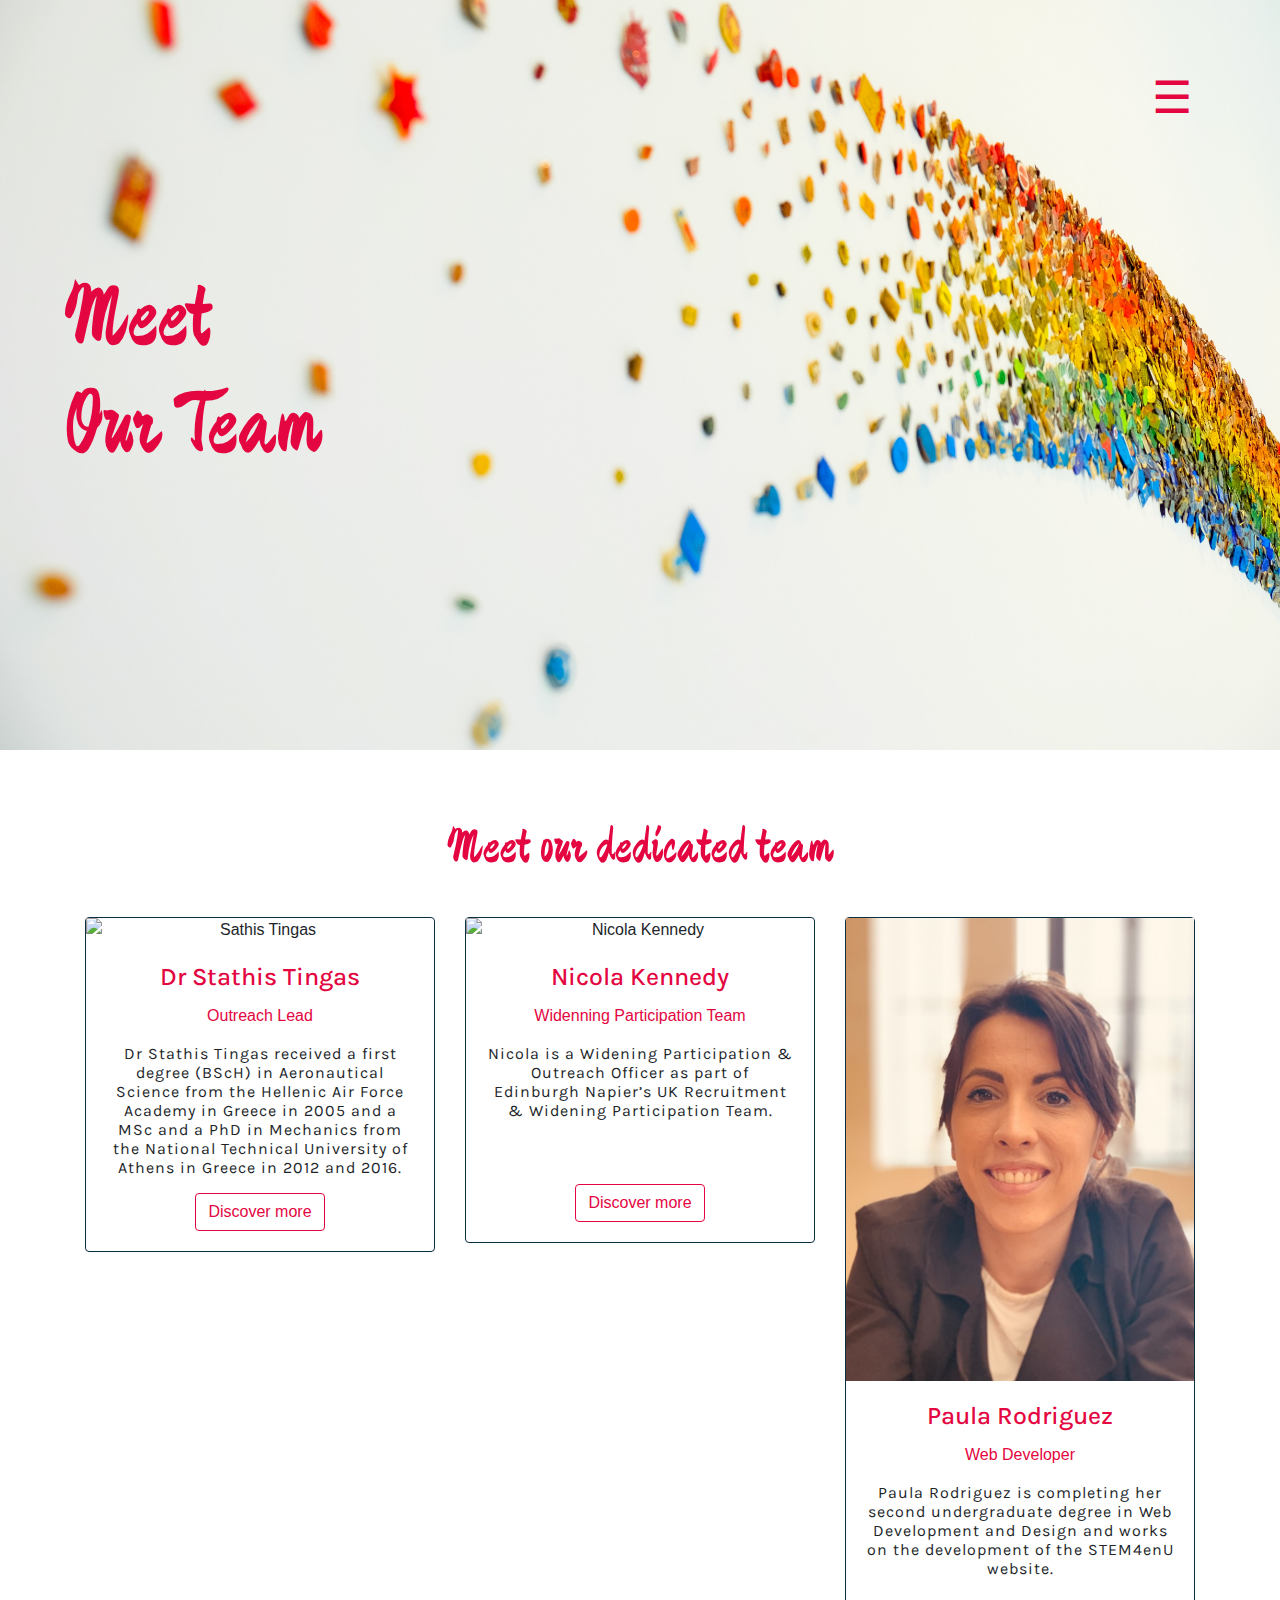
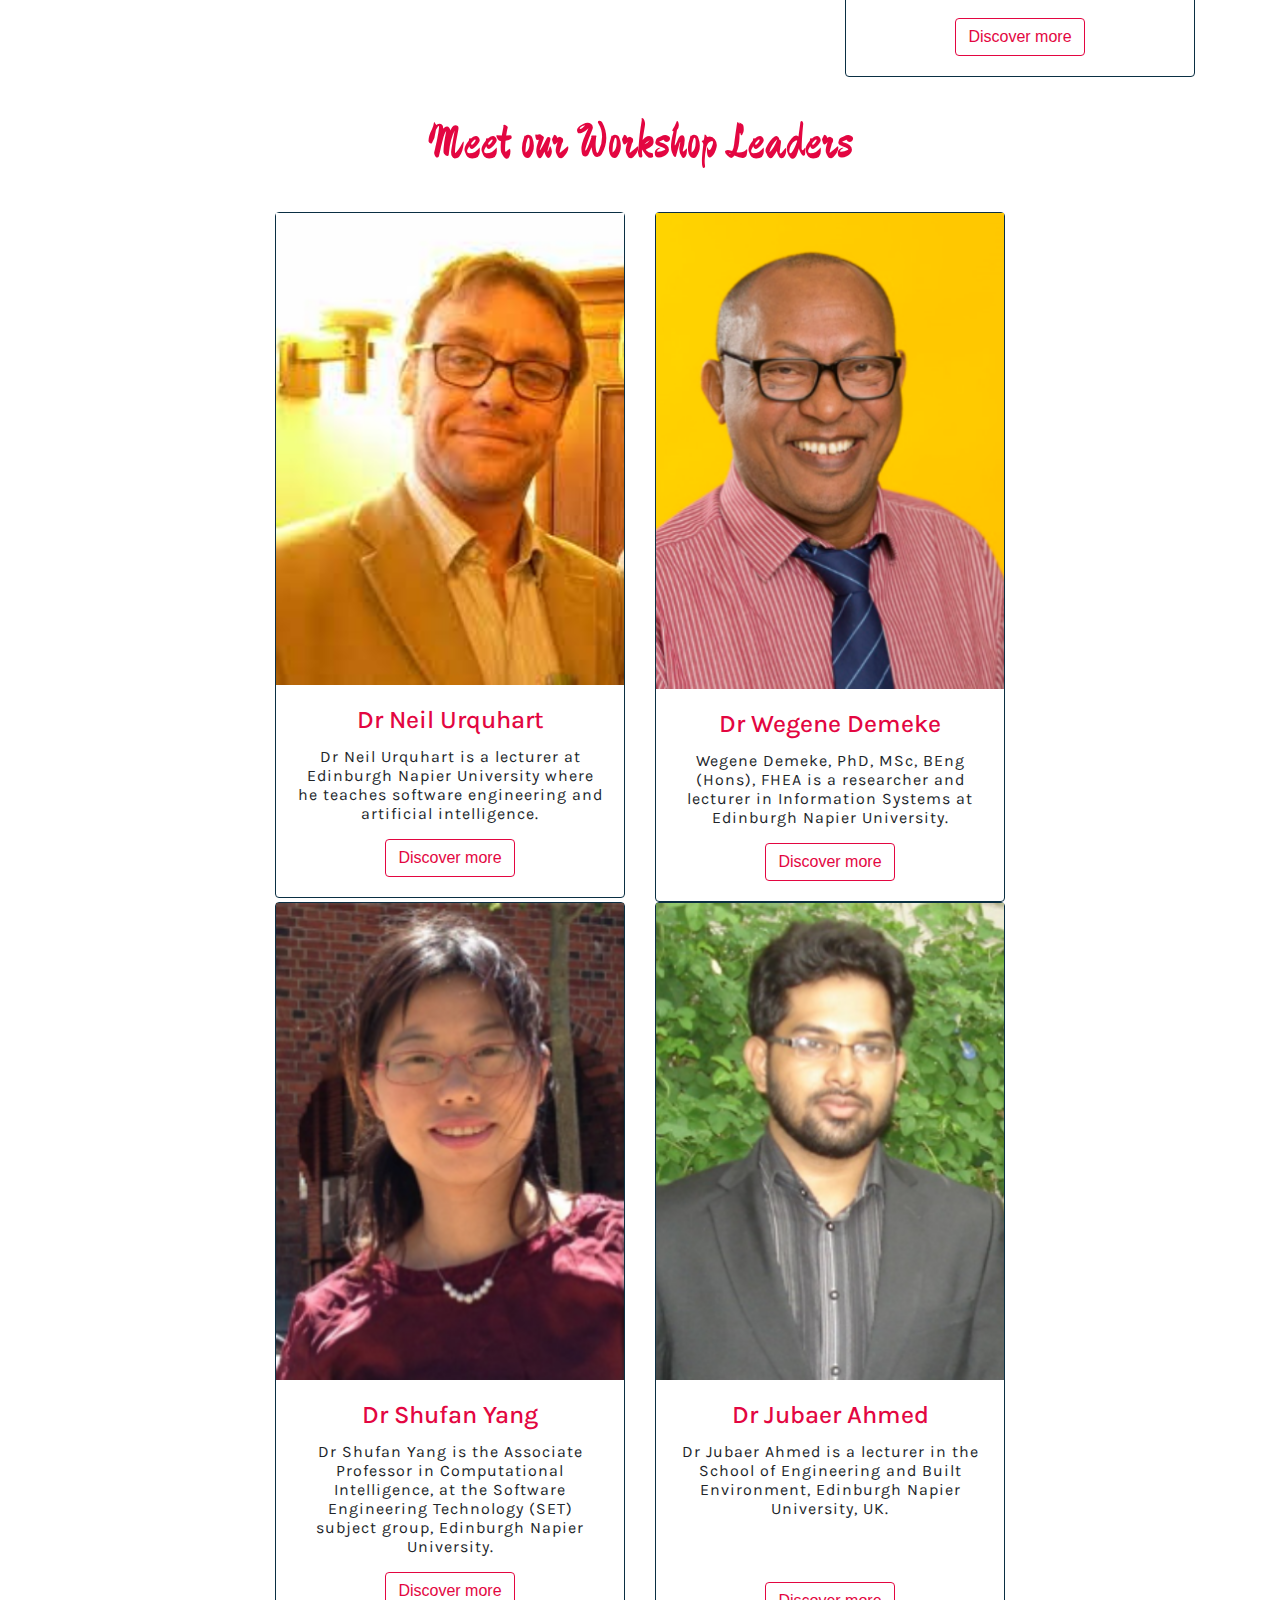
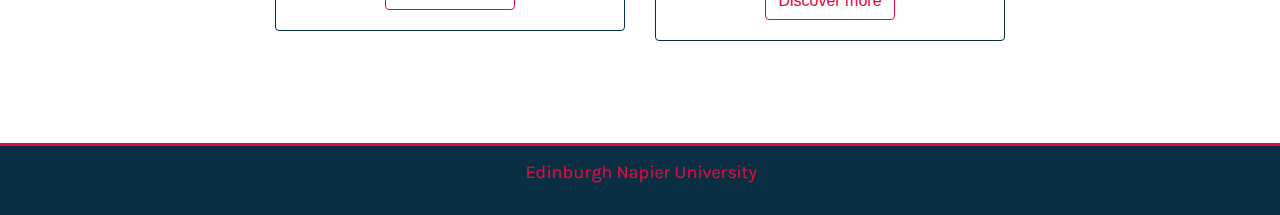
==== index.html @ f33f466d "name changed" ====
<html lang="en">
<head>
    <meta charset="UTF-8">
    <meta name="viewport" content="width=device-width, initial-scale=1, shrink-to-fit=no">

    <!--Boostrap CSS-->
    <link rel="stylesheet" href="https://cdn.jsdelivr.net/npm/bootstrap@4.3.1/dist/css/bootstrap.min.css" integrity="sha384-ggOyR0iXCbMQv3Xipma34MD+dH/1fQ784/j6cY/iJTQUOhcWr7x9JvoRxT2MZw1T" crossorigin="anonymous">
    <link rel="stylesheet" href="styles/styles.css">
    <link rel="stylesheet" href="styles/devices.css">

    <title>STEM4enU</title>
</head>
<body>
<header>
<nav>
    <div class="jumbotron jumbotron-fluid">
        <!--MENU-->

        <div id="myNav" class="overlay justify-content-end">
            <a href="javascript:void(0)" class="closebtn" onclick="closeNav()">&times;</a>
            <div class="overlay-content">
                <a href="index.html">Home</a>
                <a href="about.html">About</a>
                <a href="events.html">Events</a>
                <a href="team.html">Meet the Team</a>
                <a href="contact.html">Contact</a>
            </div>
            </div>
    
    
            <span class="menu-button" onclick="openNav()">&#9776;</span>

    
         <h1>Meet <span style = "display: block;">Our Team</span></h1>
    </div>
</nav>
</header>
   
    
<!--Our Team -->
<div class="container text-center">
 
    <h3 class="team-title">Meet our dedicated team</h3>
<!--------------------------------------------------MAIN TEAM-------------------------------------------------------------->

     <!--Stathis Tinas-->

     <div class="row">
        <div class="col-sm-4">
            <div class="card">
                <img class="img-fluid" src="bios/stathistingas.png" alt="Sathis Tingas">
                <div class="card-body">
                    <h5 class="card-title">Dr Stathis Tingas</h5>
                    <p class="team-titles">Outreach Lead</p>
                    <p class="card-text">Dr Stathis Tingas received a first degree (BScH) in Aeronautical Science from the Hellenic Air Force Academy in Greece in 2005 and a MSc and a PhD in Mechanics from the National Technical University of Athens in Greece in 2012 and 2016.</p>
                    <button class="btn" type="button" data-toggle="collapse" data-target="#collapseExample" aria-expanded="false" aria-controls="collapseExample">
                        Discover more
                      </button>
                </div>
            </div>
            <div class="collapse" id="collapseExample">
                <div class="card card-body">
                    Before his current appointment, he was an Aircraft Engineer with specialty in jet engines at the Hellenic Air Force (2005-2016), a postdoctoral research associate at KAUST (2016-2019) and a Lecturer in Engineering and Aviation at Perth College UHI (2019-2020).
                    Dr Stathis Tingas' research focuses on the areas of mathematical modelling and dynamics analysis of multiscale systems (chemical kinetics, brain metabolism, pharmacokinetics, population dynamics), 
                    the high fidelity (multi-dimensional) modeling of turbulent reacting flows with an emphasis on hydrogen and biofuel combustion and the mathematical modelling of EV-related technology.
                </div>
              </div>
        </div>

        <!--Nicola Kennedy-->
    
         <div class="col-sm-4">
          <div class="card">
            <img class="img-fluid" src="bios/nicolakennedy.png" alt="Nicola Kennedy">
                <div class="card-body">
                    <h5 class="card-title">Nicola Kennedy</h5>
                    <p class="team-titles">Widenning Participation Team</p>
                    <p class="card-text pb-5">Nicola is a Widening Participation & Outreach Officer as part of Edinburgh Napier’s UK Recruitment & Widening Participation Team.</p>
                    <button class="btn" type="button" data-toggle="collapse" data-target="#collapseExample2" aria-expanded="false" aria-controls="collapseExample">
                        Discover more
                      </button>
                </div>
            </div>
            <div class="collapse" id="collapseExample2">
                <div class="card card-body">
                    She supports the University’s school outreach and partnerships programme supporting the delivery of aspiration and 
                    attainment raising activity in schools throughout Scotland and the UK.
                </div>
              </div>
        </div>     
        
        <!--Paula Rodrigues-->
            
        <div class="col-sm-4">
         <div class="card">
            <img class="img-fluid" src="bios/paularodriguez.png" alt="Paula Rodrigues">
                <div class="card-body">
                    <h5 class="card-title">Paula Rodriguez</h5>
                    <p class="team-titles">Web Developer</p>
                     <p class="card-text pb-4">Paula Rodriguez is completing her second undergraduate degree in Web Development and Design and works on the development of the STEM4enU website.</p>
                     <button class="btn" type="button" data-toggle="collapse" data-target="#collapseExample3" aria-expanded="false" aria-controls="collapseExample">
                        Discover more
                      </button>
                </div>
         </div>
         <div class="collapse" id="collapseExample3">
            <div class="card card-body">
                Paula graduated from Edinburgh Napier University with a 1st class degree and Class Medal in International Tourism and Marketing Management in 2018. 
                After completing her undergraduate degree, she received a Postgraduate degree in Online Marketing and Digital Communication from the Universitat Abat Oliba. 
            </div>
          </div>
        </div>  
     </div>
        

<!------------------------------------------------WORKSHOP LEADERS----------------------------------------------------->
<h3 class="team-title">Meet our Workshop Leaders</h3>

     <!--Neil Urquhart-->
     <div class="row justify-content-center">
        <div class="col-sm-4">
            <div class="card">
                <img class="img-fluid" src="bios/neil_urquhart.png" alt="Neil Urquhart">
                <div class="card-body">
                    <h5 class="card-title">Dr Neil Urquhart</h5>
                    <p class="card-text">Dr Neil Urquhart is a lecturer at Edinburgh Napier University where he 
                        teaches software engineering and artificial intelligence.</p>
                    <button class="btn" type="button" data-toggle="collapse" data-target="#collapseExample4" aria-expanded="false" aria-controls="collapseExample">
                        Discover more
                      </button>
                </div>
            </div>
            <div class="collapse" id="collapseExample4">
                <div class="card card-body">
                    Neil is also the programme 
                    leader for the Computer Science degree at Napier. His research interests are based around using 
                    AI such as evolutionary algorithms to solve real-world problems such as those related to scheduling, routing and logistics. 
                    As well as publishing conference and journal papers he has recently written a book "Nature Inspired Computing for Delivery Problems: 
                    From Theory to the Real-World" due to be released by Springer this year. His research has examined problems in the area urban logistics including supermarket deliveries, parcel logistics and the delivery of delivery of Christmas presents by Santa Claus.  
                    An example of his work can be found <a href="https://foodel.napier.ac.uk">here.</a>
                </div>
              </div>
        </div>

    <!--Wegene Demeke-->
    
         <div class="col-sm-4">
          <div class="card">
            <img class="img-fluid" src="bios/wegene_demeke.png" alt="Wegene Demeke">
                <div class="card-body">
                    <h5 class="card-title">Dr Wegene Demeke</h5>
                    <p class="card-text"> Wegene Demeke, PhD, MSc, BEng (Hons), FHEA is a researcher and lecturer in Information Systems at Edinburgh Napier University.</p>
                    <button class="btn" type="button" data-toggle="collapse" data-target="#collapseExample5" aria-expanded="false" aria-controls="collapseExample">
                        Discover more
                      </button>
                </div>
            </div>
            <div class="collapse" id="collapseExample5">
                <div class="card card-body">
                    His main area of interest is the impact of technology on individuals, organisations, and society. 
                    He has a background in information systems and has an active interest in how adoption/non-adoption and use of ICT impact on organisations, individuals and on the society at large. 
                    He is an active researcher in the area of Information Systems Management, information ethics, adoption and use of ICT in organisations. 
                    His current publication includes the challenges faced by researchers when conducting research in multilingual research setting. 
                    He is currently researching the impact of ICT on learning and teaching activities in higher education.
                </div>
              </div>
        </div>   
    </div>  
        
        <!--Shufan Yang-->
        <div class="row justify-content-center">
            <div class="col-sm-4">
                <div class="card">
                    <img class="img-fluid" src="bios/shugan_yang.png" alt="Shufan Yang">
                    <div class="card-body">
                        <h5 class="card-title">Dr Shufan Yang</h5>
                        <p class="card-text"> Dr Shufan Yang is the Associate Professor in Computational Intelligence, at the Software Engineering Technology (SET) subject group,  Edinburgh Napier University.</p>
                        <button class="btn" type="button" data-toggle="collapse" data-target="#collapseExample6" aria-expanded="false" aria-controls="collapseExample">
                            Discover more
                          </button>
                    </div>
                </div>
                <div class="collapse" id="collapseExample6">
                    <div class="card card-body">
                        Her current research interests include cognitively inspired AI, reinforcement learning, deep learning, computer vision and AI+healthcare, especially ambient intelligence systems for health and social care delivery, biomedical imaging and computer-aided diagnosis. 
                        Before joining Napier, she was a lecturer at the University of Glasgow and the University of Wolverhampton. 
                        She completed her PhD at the Advanced Processor Technologies Group (2006-2010) at the University of Manchester, where she was involved in inventing a revolutionary biological chip in the SpiNNaker project. 
                        She also worked on the Intrinsically Motivated Cumulative Learning Versatile Robots (IM-Clever) project at the University of Ulster ( 2010-2012) as a postdoc research associate for building a novel inhibitory control system using multiple FPGAs. 
                    </div>
                  </div>
            </div>
    
          <!--Jubaer Ahmed-->
        
             <div class="col-sm-4">
              <div class="card">
                <img class="img-fluid" src="bios/jubaer_ahmed.png" alt="Jubaer Ahmed">
                    <div class="card-body">
                        <h5 class="card-title">Dr Jubaer Ahmed</h5>
                        <p class="card-text pb-5">Dr Jubaer Ahmed is a lecturer in the School of Engineering and Built Environment, Edinburgh Napier University, UK.</p>
                        <button class="btn" type="button" data-toggle="collapse" data-target="#collapseExample7" aria-expanded="false" aria-controls="collapseExample">
                            Discover more
                          </button>
                    </div>
                </div>
                <div class="collapse" id="collapseExample7">
                    <div class="card card-body">
                        He obtained his PhD in Electrical Engineering in 2016 and BSc in Electrical and Electronic Engineering in 2012.
                        He has expertise in PV system operation, PV connection scheme, Renewable energy integration and optimise energy efficiency. 
                        His scholarly contributions were published in over 60 International journals and conferences. He received the best paper award from Applied Energy Journal in 2018. 
                        He was also featured among the top 2% research scientist in the world, ranking published by Stanford University in 2020 and 2021.
                    </div>
                  </div>
            </div>   
        </div>    
 </div>

    <!--Footer-->
<footer class="team-footer text-center">
    <p>Edinburgh Napier University</p>
</footer>

     <script>
        function openNav() {
          document.getElementById("myNav").style.width = "100%";
        }
        
        function closeNav() {
          document.getElementById("myNav").style.width = "0%";
        }
    </script>

<!--Boostrap Bundle with Popper-->
<script src="https://code.jquery.com/jquery-3.3.1.slim.min.js" integrity="sha384-q8i/X+965DzO0rT7abK41JStQIAqVgRVzpbzo5smXKp4YfRvH+8abtTE1Pi6jizo" crossorigin="anonymous"></script>
<script src="https://cdn.jsdelivr.net/npm/popper.js@1.14.7/dist/umd/popper.min.js" integrity="sha384-UO2eT0CpHqdSJQ6hJty5KVphtPhzWj9WO1clHTMGa3JDZwrnQq4sF86dIHNDz0W1" crossorigin="anonymous"></script>
<script src="https://cdn.jsdelivr.net/npm/bootstrap@4.3.1/dist/js/bootstrap.min.js" integrity="sha384-JjSmVgyd0p3pXB1rRibZUAYoIIy6OrQ6VrjIEaFf/nJGzIxFDsf4x0xIM+B07jRM" crossorigin="anonymous"></script>
      
</body>
</html>
---- styles/styles.css ----
@import url('https://fonts.googleapis.com/css2?family=Monoton&display=swap');
@import url('https://fonts.googleapis.com/css2?family=Gugi&family=Monoton&display=swap');
@import url('https://fonts.googleapis.com/css2?family=Black+Ops+One&family=Gugi&family=Monoton&display=swap');
@import url('https://fonts.googleapis.com/css2?family=Big+Shoulders+Stencil+Text:wght@500&family=Black+Ops+One&family=Gugi&family=Monoton&display=swap');
@import url('https://fonts.googleapis.com/css2?family=Big+Shoulders+Stencil+Text:wght@500&family=Black+Ops+One&family=Gugi&family=Monofett&family=Monoton&display=swap');
@import url('https://fonts.googleapis.com/css2?family=Big+Shoulders+Stencil+Text:wght@500&family=Black+Ops+One&family=Gugi&family=Monofett&family=Monoton&family=Train+One&display=swap');
@import url('https://fonts.googleapis.com/css2?family=Big+Shoulders+Stencil+Text:wght@500&family=Black+Ops+One&family=Gugi&family=Karla:wght@500&family=Monofett&family=Monoton&family=Train+One&display=swap');
@import url('https://fonts.googleapis.com/css?family=Quicksand');
@import url('https://fonts.googleapis.com/css2?family=Zhi+Mang+Xing&display=swap');



/*MEET THE TEAM*/ 

.jumbotron {
  background-image: url("../gallery/team1.jpg");
  background-repeat: no-repeat; 
  background-position: center; 
  background-size: cover; 
  height: 750px; 
  width: 100%;
}

.jumbotron h1 {
  font-family: Zhi Mang Xing;
  color: #E30641;
  padding-left: 5%;
  padding-top: 10%;
  font-size: 90px;
}

.team-title{
  font-family: Zhi Mang Xing;
  font-size: 50px;
  color: #E30641;
  padding-top: 3%;
  padding-bottom: 3%;
}

.card {
  border-color: #0A2F43;
}

.btn {
  color: #E30641;
  border: solid 1px #E30641;
}

.card .card-text {
  font-family: karla;
  letter-spacing: 1px;
  line-height: 19px;
}

.card .card-title {
  font-family: karla;
  color: #E30641;
  font-size: 25px;
}

.card .team-titles {
  color: #E30641;
}

.team-footer {
  font-family: karla;
  color: #E30641;
  background-color: #0A2F43;
  font-size: 18px;
  margin-top: 8%;
  padding: 1%;
  border-top: solid 3px #E30641;
}

/*MENU*/ 

.overlay {
  height: 100%;
  width: 0;
  position: fixed;
  z-index: 1;
  top: 0;
  left: 0;
  background-color: rgb(0,0,0);
  background-color: rgba(0,0,0, 0.9);
  overflow-x: hidden;
  transition: 0.5s;
}

.menu-button{
  position: relative;
  font-size: 45px;
  cursor:pointer; 
  margin-left: 90%; 
  color: #E30641; 
}

.overlay-content {
  position: relative;
  top: 25%;
  width: 100%;
  text-align: center;
  margin-top: 30px;
}

.overlay a {
  padding: 8px;
  text-decoration: none;
  font-size: 36px;
  color: white;
  display: block;
  transition: 0.3s;
}

.overlay a:hover, .overlay a:focus {
  color: #f1f1f1;
}

.overlay .closebtn {
  position: absolute;
  top: 20px;
  right: 45px;
  font-size: 60px;
}

@media screen and (max-height: 450px) {
  .overlay a {font-size: 20px}
  .overlay .closebtn {
  font-size: 40px;
  top: 15px;
  right: 35px;
  }
}
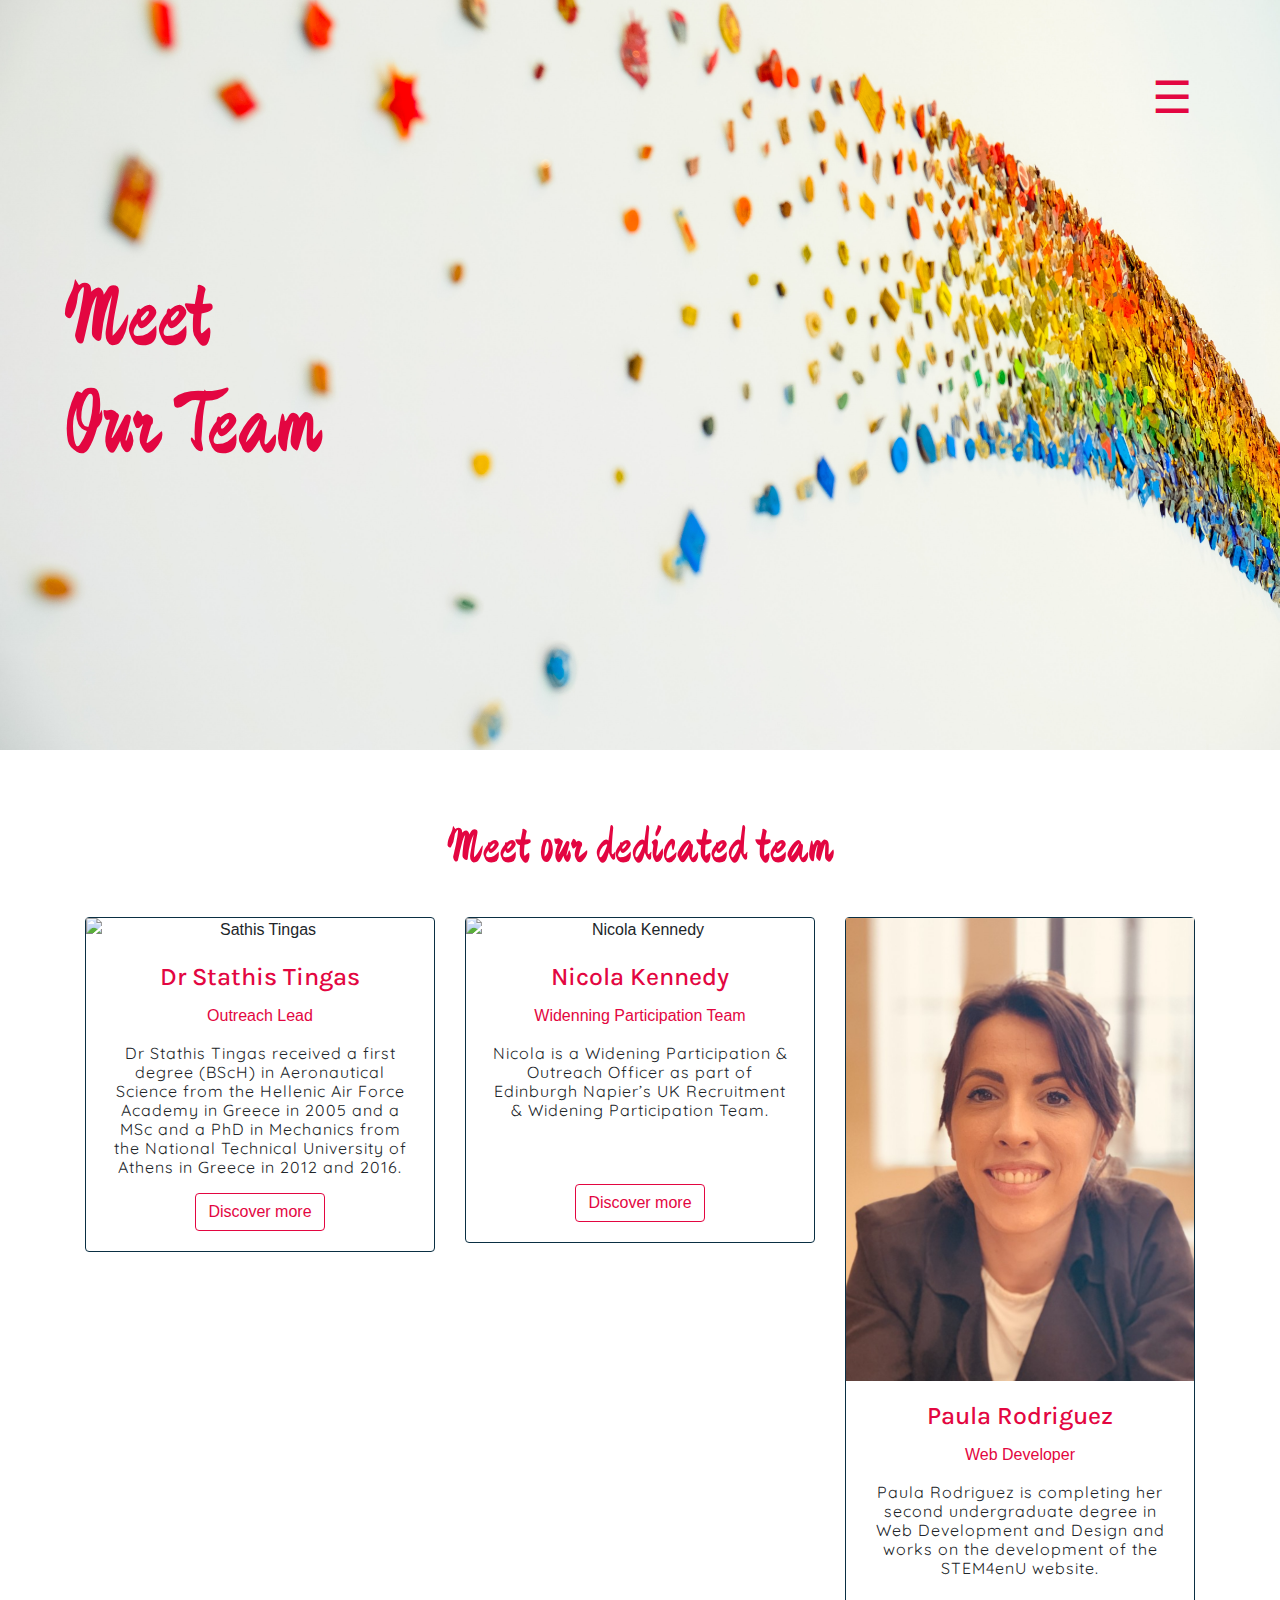
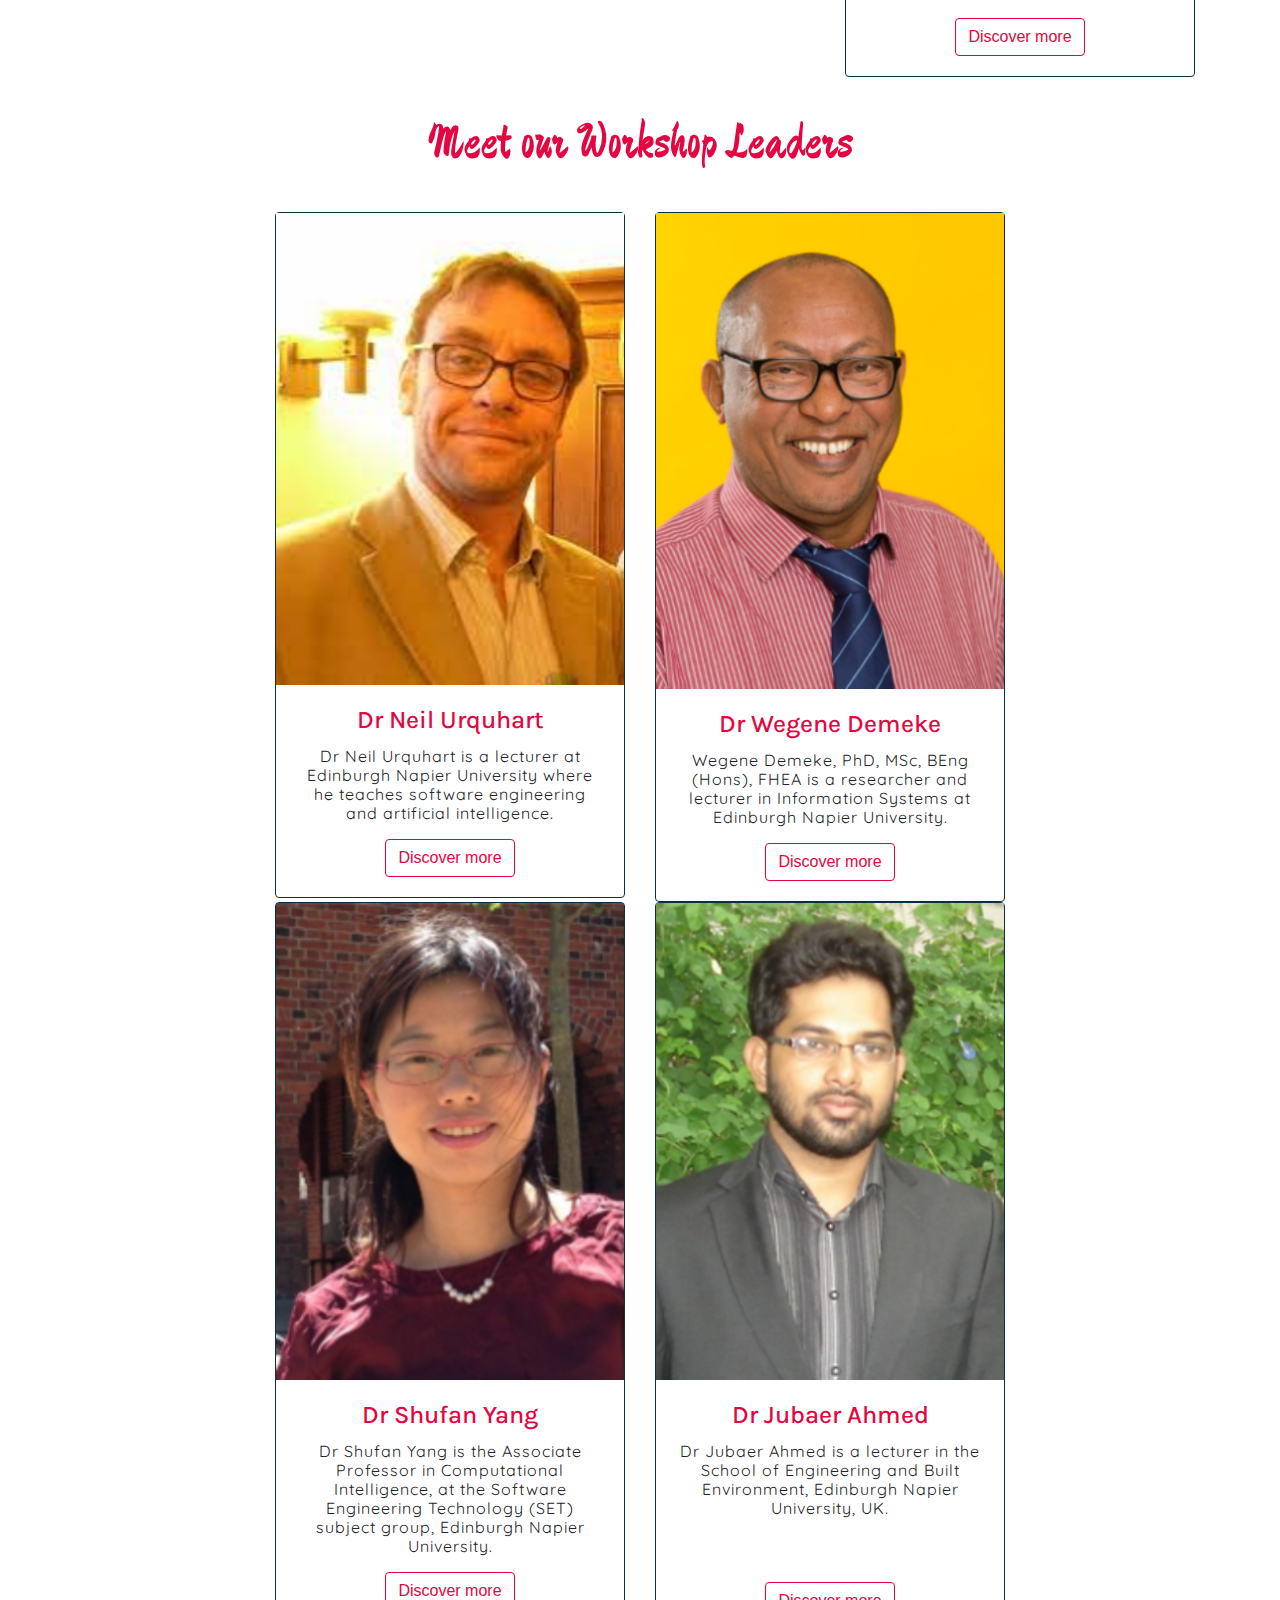
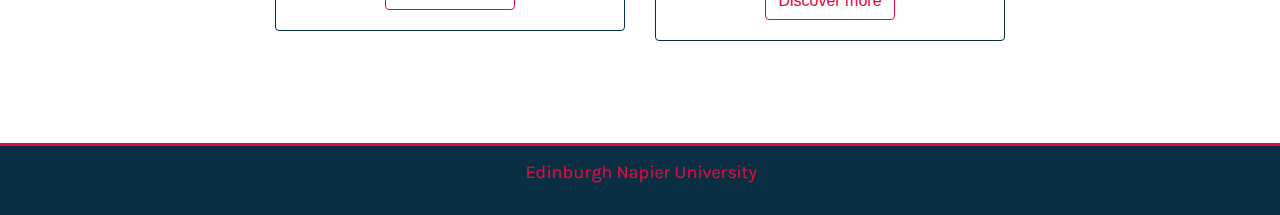
==== commit 6a5e5405: "fonts" ====
--- a/index.html
+++ b/index.html
@@ -5,8 +5,7 @@
 
     <!--Boostrap CSS-->
     <link rel="stylesheet" href="https://cdn.jsdelivr.net/npm/bootstrap@4.3.1/dist/css/bootstrap.min.css" integrity="sha384-ggOyR0iXCbMQv3Xipma34MD+dH/1fQ784/j6cY/iJTQUOhcWr7x9JvoRxT2MZw1T" crossorigin="anonymous">
-    <link rel="stylesheet" href="styles/styles.css">
-    <link rel="stylesheet" href="styles/devices.css">
+    <link rel="stylesheet" href="styles/stylesteams.css">
 
     <title>STEM4enU</title>
 </head>
--- a/styles/stylesteams.css
+++ b/styles/stylesteams.css
@@ -0,0 +1,136 @@
+@import url('https://fonts.googleapis.com/css2?family=Monoton&display=swap');
+@import url('https://fonts.googleapis.com/css2?family=Gugi&family=Monoton&display=swap');
+@import url('https://fonts.googleapis.com/css2?family=Black+Ops+One&family=Gugi&family=Monoton&display=swap');
+@import url('https://fonts.googleapis.com/css2?family=Big+Shoulders+Stencil+Text:wght@500&family=Black+Ops+One&family=Gugi&family=Monoton&display=swap');
+@import url('https://fonts.googleapis.com/css2?family=Big+Shoulders+Stencil+Text:wght@500&family=Black+Ops+One&family=Gugi&family=Monofett&family=Monoton&display=swap');
+@import url('https://fonts.googleapis.com/css2?family=Big+Shoulders+Stencil+Text:wght@500&family=Black+Ops+One&family=Gugi&family=Monofett&family=Monoton&family=Train+One&display=swap');
+@import url('https://fonts.googleapis.com/css2?family=Big+Shoulders+Stencil+Text:wght@500&family=Black+Ops+One&family=Gugi&family=Karla:wght@500&family=Monofett&family=Monoton&family=Train+One&display=swap');
+@import url('https://fonts.googleapis.com/css?family=Quicksand');
+@import url('https://fonts.googleapis.com/css2?family=Zhi+Mang+Xing&display=swap');
+
+
+
+/*MEET THE TEAM*/ 
+
+.jumbotron {
+  background-image: url("../gallery/team1.jpg");
+  background-repeat: no-repeat; 
+  background-position: center; 
+  background-size: cover; 
+  height: 750px; 
+  width: 100%;
+}
+
+.jumbotron h1 {
+  font-family: Zhi Mang Xing;
+  color: #E30641;
+  padding-left: 5%;
+  padding-top: 10%;
+  font-size: 90px;
+}
+
+.team-title{
+  font-family: Zhi Mang Xing;
+  font-size: 50px;
+  color: #E30641;
+  padding-top: 3%;
+  padding-bottom: 3%;
+}
+
+.card {
+  border-color: #0A2F43;
+}
+
+.btn {
+  color: #E30641;
+  border: solid 1px #E30641;
+}
+
+.card .card-text {
+  font-family: quicksand;
+  letter-spacing: 1px;
+  line-height: 19px;
+}
+
+.card .card-title {
+  font-family: karla;
+  color: #E30641;
+  font-size: 25px;
+}
+
+.card .team-titles {
+  color: #E30641;
+}
+
+.team-footer {
+  font-family: karla;
+  color: #E30641;
+  background-color: #0A2F43;
+  font-size: 18px;
+  margin-top: 8%;
+  padding: 1%;
+  border-top: solid 3px #E30641;
+}
+
+/*MENU*/ 
+
+.overlay {
+  height: 100%;
+  width: 0;
+  position: fixed;
+  z-index: 1;
+  top: 0;
+  left: 0;
+  background-color: rgb(0,0,0);
+  background-color: rgba(0,0,0, 0.9);
+  overflow-x: hidden;
+  transition: 0.5s;
+}
+
+.menu-button{
+  position: relative;
+  font-size: 45px;
+  cursor:pointer; 
+  margin-left: 90%; 
+  color: #E30641; 
+}
+
+.overlay-content {
+  position: relative;
+  top: 25%;
+  width: 100%;
+  text-align: center;
+  margin-top: 30px;
+}
+
+.overlay a {
+  padding: 8px;
+  text-decoration: none;
+  font-size: 36px;
+  color: white;
+  display: block;
+  transition: 0.3s;
+}
+
+.overlay a:hover, .overlay a:focus {
+  color: #f1f1f1;
+}
+
+.overlay .closebtn {
+  position: absolute;
+  top: 20px;
+  right: 45px;
+  font-size: 60px;
+}
+
+@media screen and (max-height: 450px) {
+  .overlay a {font-size: 20px}
+  .overlay .closebtn {
+  font-size: 40px;
+  top: 15px;
+  right: 35px;
+  }
+}
+
+
+
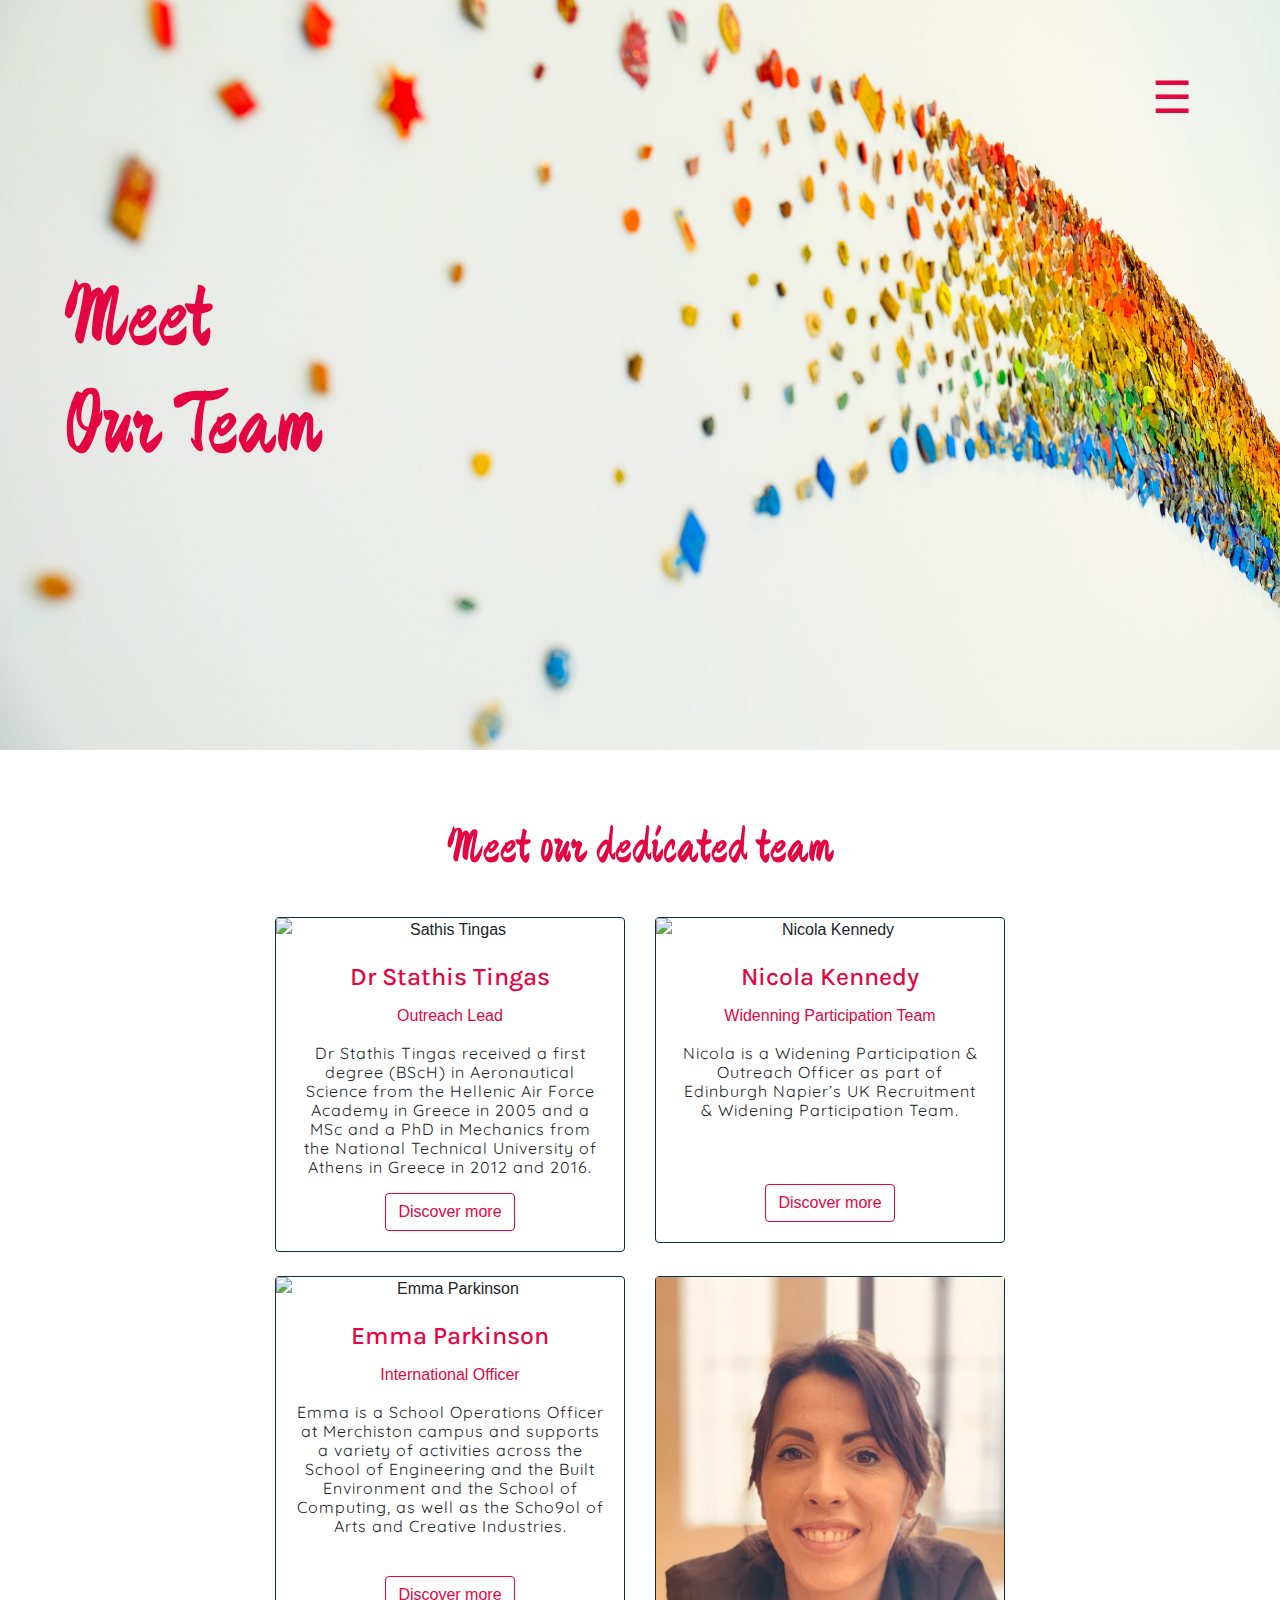
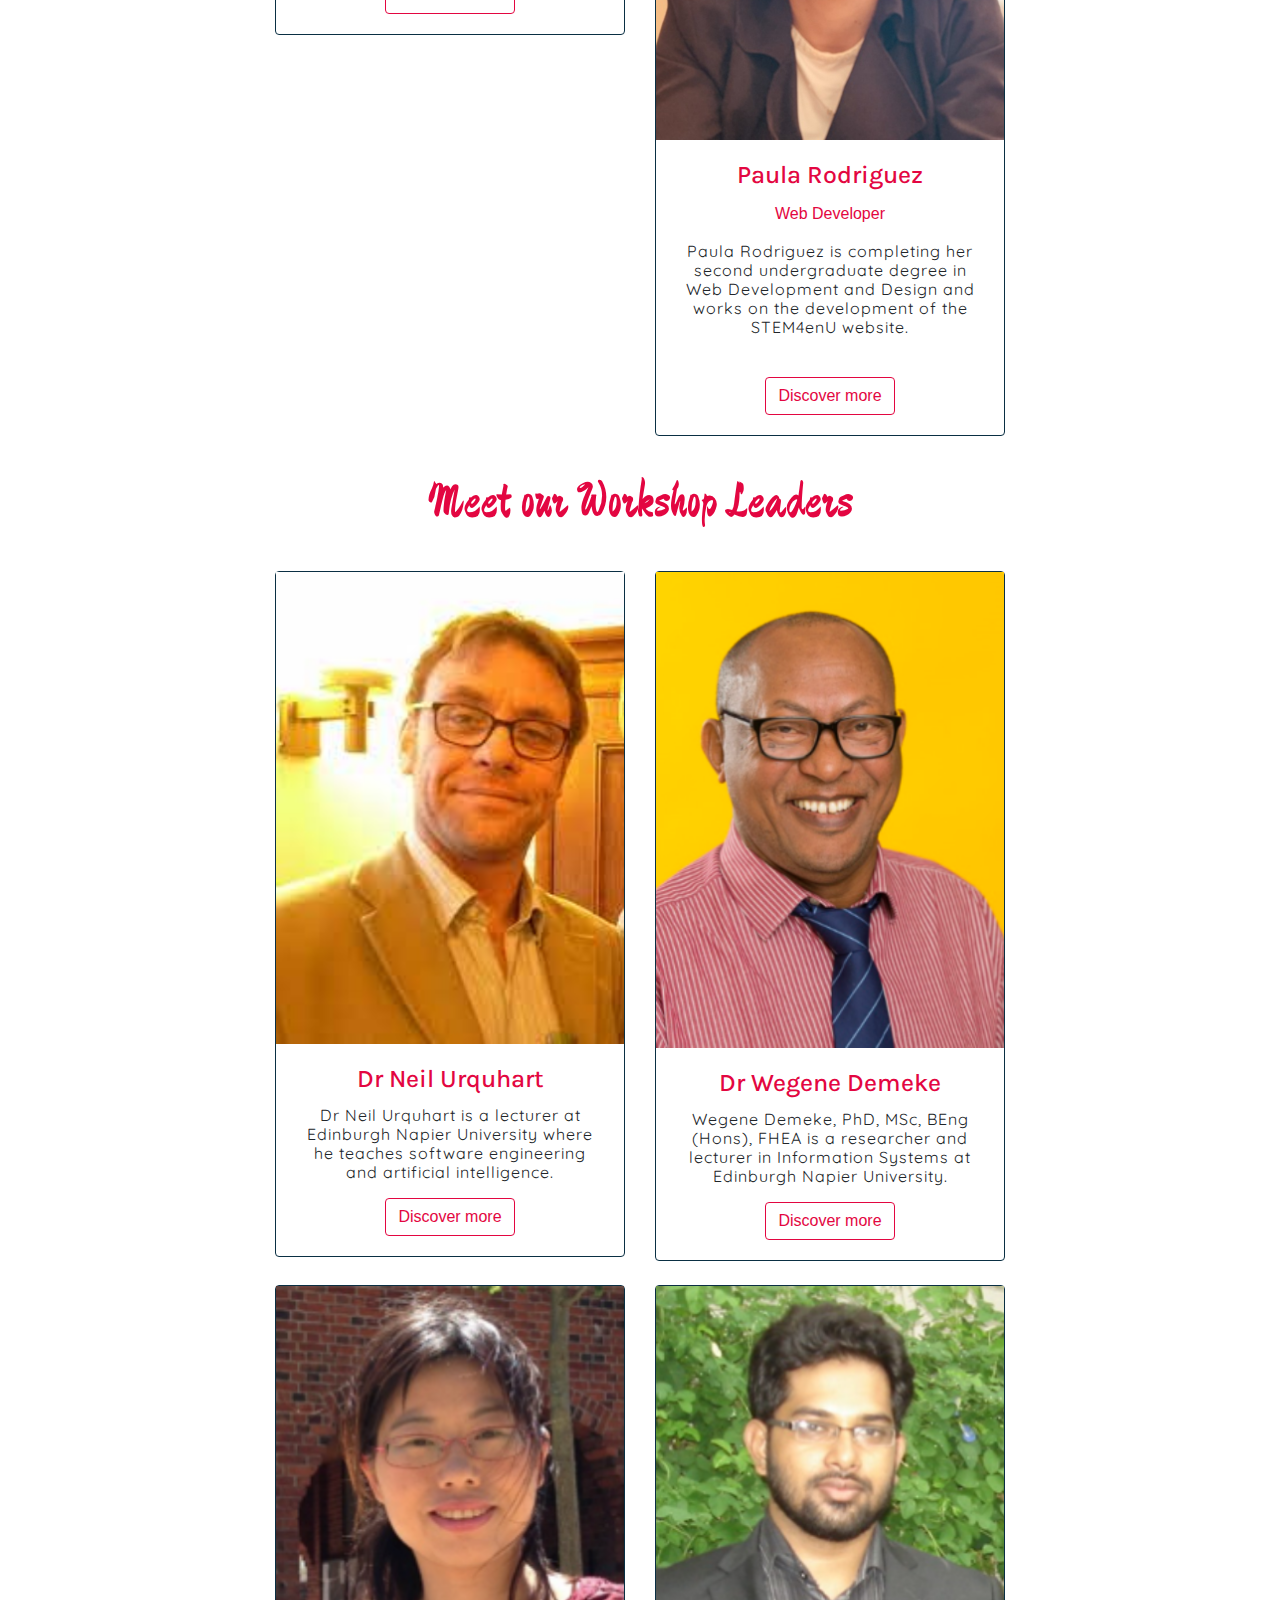
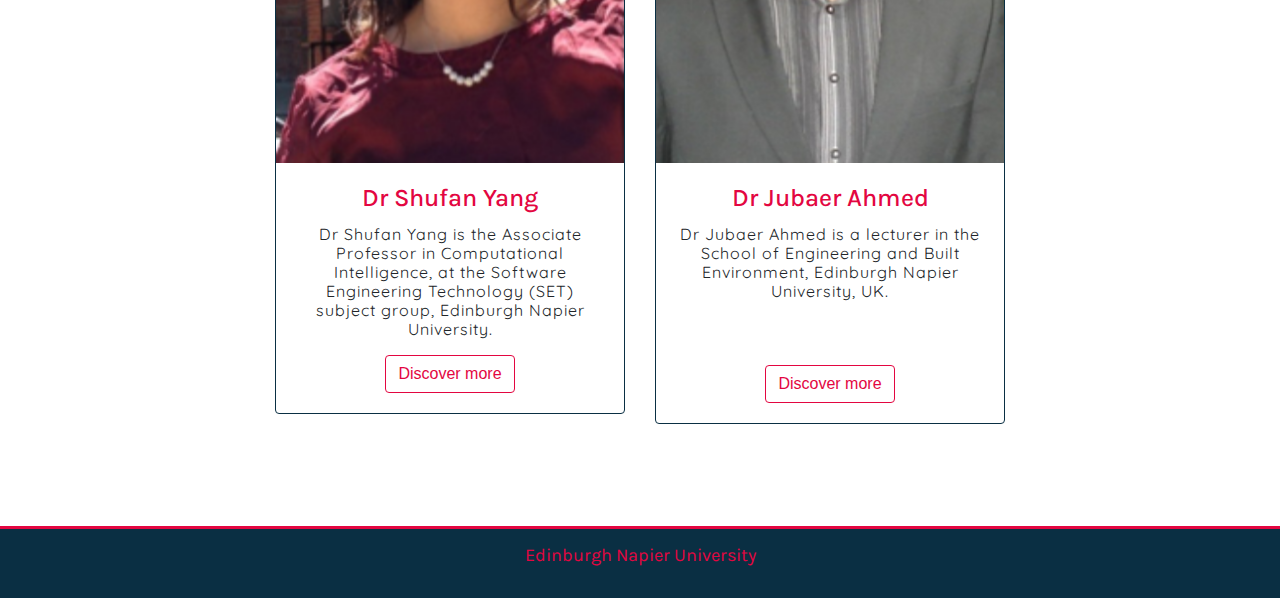
==== commit f9d3ba39: "emma parkinson" ====
--- a/index.html
+++ b/index.html
@@ -44,7 +44,7 @@
 
      <!--Stathis Tinas-->
 
-     <div class="row">
+     <div class="row justify-content-center">
         <div class="col-sm-4">
             <div class="card">
                 <img class="img-fluid" src="bios/stathistingas.png" alt="Sathis Tingas">
@@ -62,6 +62,7 @@
                     Before his current appointment, he was an Aircraft Engineer with specialty in jet engines at the Hellenic Air Force (2005-2016), a postdoctoral research associate at KAUST (2016-2019) and a Lecturer in Engineering and Aviation at Perth College UHI (2019-2020).
                     Dr Stathis Tingas' research focuses on the areas of mathematical modelling and dynamics analysis of multiscale systems (chemical kinetics, brain metabolism, pharmacokinetics, population dynamics), 
                     the high fidelity (multi-dimensional) modeling of turbulent reacting flows with an emphasis on hydrogen and biofuel combustion and the mathematical modelling of EV-related technology.
+                    <a href="https://www.napier.ac.uk/people/stathis-tingas">Explore more</a>
                 </div>
               </div>
         </div>
@@ -84,32 +85,61 @@
                 <div class="card card-body">
                     She supports the University’s school outreach and partnerships programme supporting the delivery of aspiration and 
                     attainment raising activity in schools throughout Scotland and the UK.
-                </div>
-              </div>
-        </div>     
-        
-        <!--Paula Rodrigues-->
-            
-        <div class="col-sm-4">
-         <div class="card">
-            <img class="img-fluid" src="bios/paularodriguez.png" alt="Paula Rodrigues">
-                <div class="card-body">
-                    <h5 class="card-title">Paula Rodriguez</h5>
-                    <p class="team-titles">Web Developer</p>
-                     <p class="card-text pb-4">Paula Rodriguez is completing her second undergraduate degree in Web Development and Design and works on the development of the STEM4enU website.</p>
-                     <button class="btn" type="button" data-toggle="collapse" data-target="#collapseExample3" aria-expanded="false" aria-controls="collapseExample">
-                        Discover more
-                      </button>
-                </div>
-         </div>
-         <div class="collapse" id="collapseExample3">
-            <div class="card card-body">
-                Paula graduated from Edinburgh Napier University with a 1st class degree and Class Medal in International Tourism and Marketing Management in 2018. 
-                After completing her undergraduate degree, she received a Postgraduate degree in Online Marketing and Digital Communication from the Universitat Abat Oliba. 
-            </div>
-          </div>
+                    <a href="https://www.napier.ac.uk/people/nicola-kennedy">Explore more</a>
+                </div>
+              </div>
         </div>  
-     </div>
+    </div>   
+
+</br>
+
+        <!--Emma Parkinson-->
+
+        <div class="row justify-content-center">
+             <div class="col-sm-4">
+                <div class="card">
+                   <img class="img-fluid" src="bios/emmaparkinson.png" alt="Emma Parkinson">
+                       <div class="card-body">
+                           <h5 class="card-title">Emma Parkinson</h5>
+                           <p class="team-titles">International Officer</p>
+                            <p class="card-text pb-4">Emma is a School Operations Officer at Merchiston campus and supports a variety of activities across the School of Engineering and the Built Environment and the School of Computing, as well as the Scho9ol of Arts and Creative Industries.</p>
+                            <button class="btn" type="button" data-toggle="collapse" data-target="#collapseExample4" aria-expanded="false" aria-controls="collapseExample">
+                               Discover more
+                             </button>
+                       </div>
+                </div>
+                <div class="collapse" id="collapseExample4">
+                   <div class="card card-body">
+                    She helps with the operations and logistics for the Stem4enU events and can't wait to welcome the school groups onto campus. 
+                       <a href="https://www.napier.ac.uk/people/emma-parkinson">Explore more</a>
+                   </div>
+                 </div>
+               </div>  
+        
+            <!--Paula Rodrigues-->
+                
+            <div class="col-sm-4">
+            <div class="card">
+                <img class="img-fluid" src="bios/paularodriguez.png" alt="Paula Rodrigues">
+                    <div class="card-body">
+                        <h5 class="card-title">Paula Rodriguez</h5>
+                        <p class="team-titles">Web Developer</p>
+                        <p class="card-text pb-4">Paula Rodriguez is completing her second undergraduate degree in Web Development and Design and works on the development of the STEM4enU website.</p>
+                        <button class="btn" type="button" data-toggle="collapse" data-target="#collapseExample3" aria-expanded="false" aria-controls="collapseExample">
+                            Discover more
+                        </button>
+                    </div>
+            </div>
+            <div class="collapse" id="collapseExample3">
+                <div class="card card-body">
+                    Paula graduated from Edinburgh Napier University with a 1st class degree and Class Medal in International Tourism and Marketing Management in 2018. 
+                    After completing her undergraduate degree, she received a Postgraduate degree in Online Marketing and Digital Communication from the Universitat Abat Oliba. 
+                    <a href="https://www.linkedin.com/in/paula-rodriguez-romera-b4b82ab4/">Explore more</a>
+                </div>
+            </div>
+            </div>  
+        </div>
+   
         
 
 <!------------------------------------------------WORKSHOP LEADERS----------------------------------------------------->
@@ -137,6 +167,7 @@
                     As well as publishing conference and journal papers he has recently written a book "Nature Inspired Computing for Delivery Problems: 
                     From Theory to the Real-World" due to be released by Springer this year. His research has examined problems in the area urban logistics including supermarket deliveries, parcel logistics and the delivery of delivery of Christmas presents by Santa Claus.  
                     An example of his work can be found <a href="https://foodel.napier.ac.uk">here.</a>
+                    <a href="https://www.napier.ac.uk/people/neil-urquhart">Explore more</a>
                 </div>
               </div>
         </div>
@@ -161,11 +192,13 @@
                     He is an active researcher in the area of Information Systems Management, information ethics, adoption and use of ICT in organisations. 
                     His current publication includes the challenges faced by researchers when conducting research in multilingual research setting. 
                     He is currently researching the impact of ICT on learning and teaching activities in higher education.
+                    <a href="https://www.napier.ac.uk/people/Wegene-demeke">Explore more</a>
                 </div>
               </div>
         </div>   
     </div>  
         
+</br>
         <!--Shufan Yang-->
         <div class="row justify-content-center">
             <div class="col-sm-4">
@@ -185,10 +218,12 @@
                         Before joining Napier, she was a lecturer at the University of Glasgow and the University of Wolverhampton. 
                         She completed her PhD at the Advanced Processor Technologies Group (2006-2010) at the University of Manchester, where she was involved in inventing a revolutionary biological chip in the SpiNNaker project. 
                         She also worked on the Intrinsically Motivated Cumulative Learning Versatile Robots (IM-Clever) project at the University of Ulster ( 2010-2012) as a postdoc research associate for building a novel inhibitory control system using multiple FPGAs. 
+                        <a href="https://www.napier.ac.uk/people/Shufan-yang">Explore more</a>
+                    </div>
                     </div>
                   </div>
-            </div>
-    
+        
+
           <!--Jubaer Ahmed-->
         
              <div class="col-sm-4">
@@ -208,6 +243,7 @@
                         He has expertise in PV system operation, PV connection scheme, Renewable energy integration and optimise energy efficiency. 
                         His scholarly contributions were published in over 60 International journals and conferences. He received the best paper award from Applied Energy Journal in 2018. 
                         He was also featured among the top 2% research scientist in the world, ranking published by Stanford University in 2020 and 2021.
+                        <a href="https://www.napier.ac.uk/people/Jubaer-ahmed">Explore more</a>
                     </div>
                   </div>
             </div>   
--- a/styles/stylesteams.css
+++ b/styles/stylesteams.css
@@ -134,3 +134,5 @@
 
 
 
+
+
